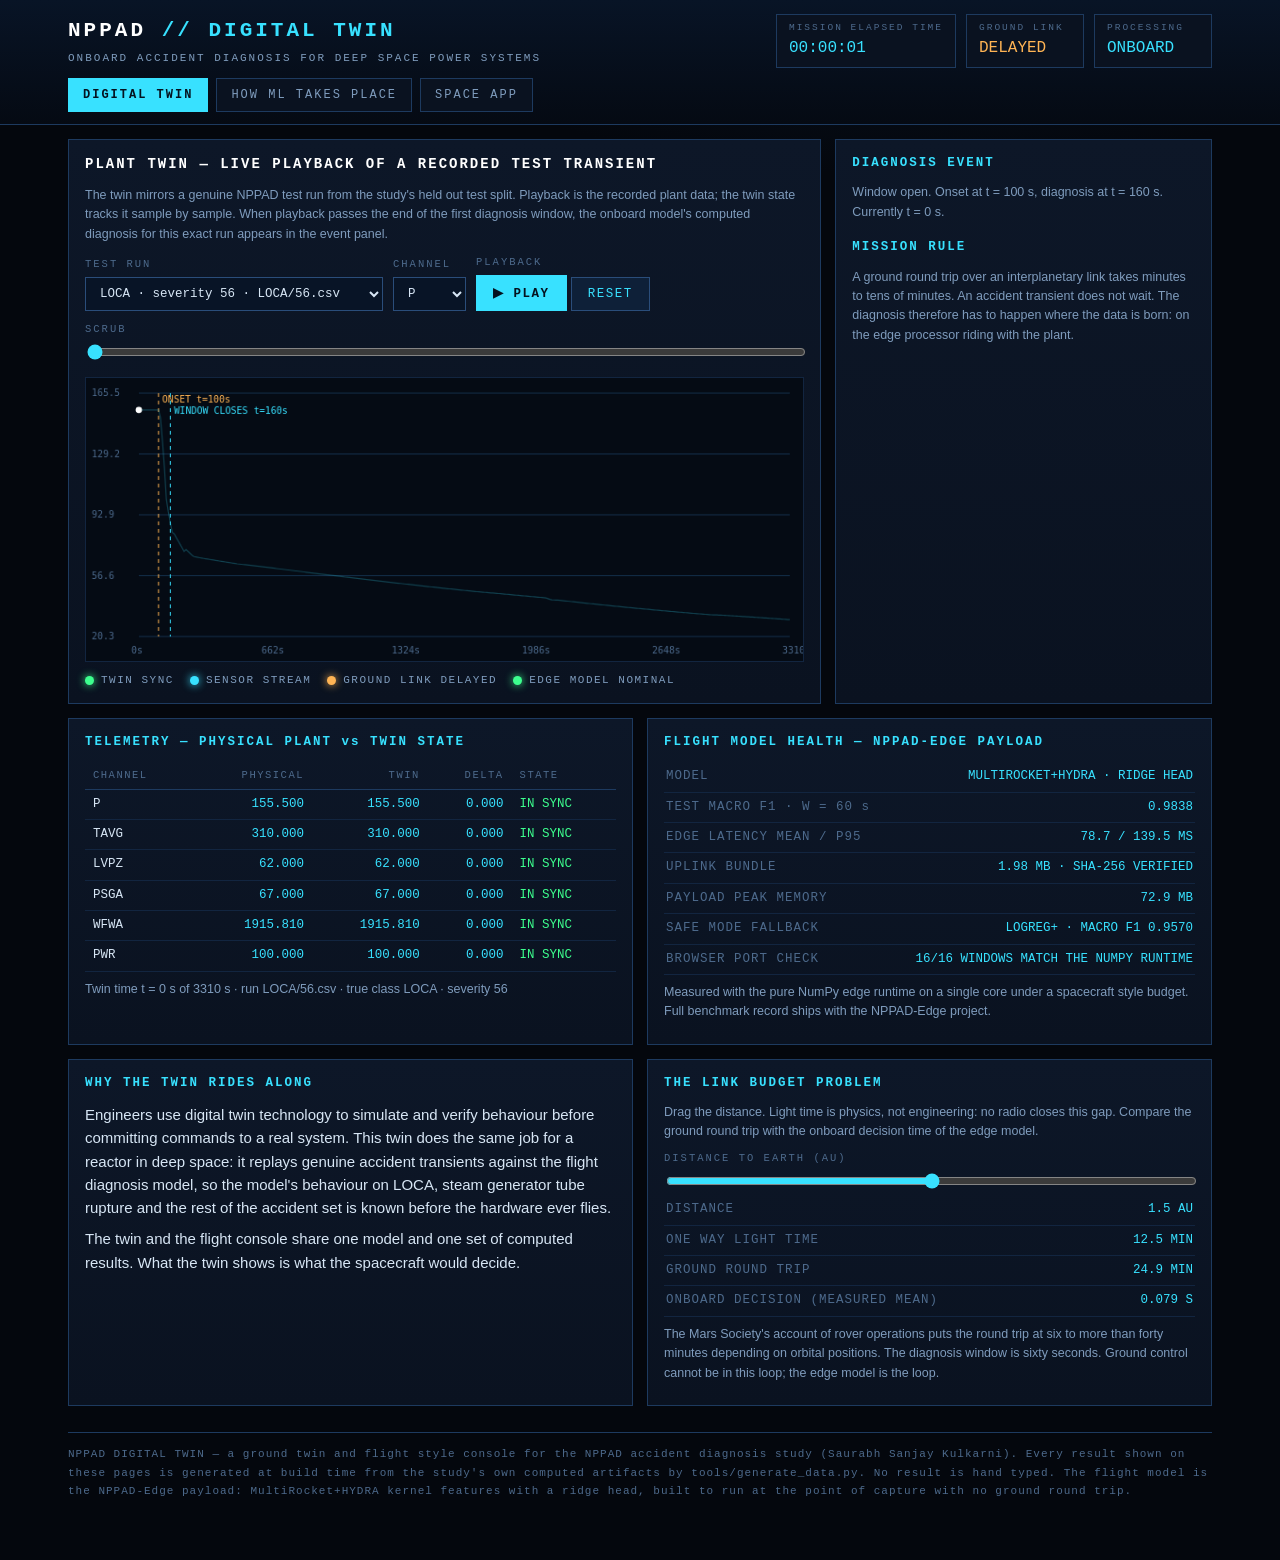
==== index.html @ 7e2d143b "NPPAD Digital Twin: twin console, ML pipeline page, space app Multi page static site, NASA mission s" ====
<!DOCTYPE html>
<html lang="en">
<head>
<meta charset="utf-8">
<meta name="viewport" content="width=device-width, initial-scale=1">
<title>NPPAD Digital Twin — Twin Console</title>
<link rel="stylesheet" href="style.css">
</head>
<body>
<header class="mission" id="hdr"></header>
<div class="wrap">

  <div class="grid g21">
    <div class="panel">
      <h2>PLANT TWIN — LIVE PLAYBACK OF A RECORDED TEST TRANSIENT</h2>
      <p class="dim small">The twin mirrors a genuine NPPAD test run from the study's held out
      test split. Playback is the recorded plant data; the twin state tracks it sample by
      sample. When playback passes the end of the first diagnosis window, the onboard
      model's computed diagnosis for this exact run appears in the event panel.</p>
      <div style="display:flex;gap:10px;flex-wrap:wrap;align-items:flex-end;margin:10px 0">
        <div><label class="lbl">TEST RUN</label><select id="runSel"></select></div>
        <div><label class="lbl">CHANNEL</label><select id="chSel"></select></div>
        <div><label class="lbl">PLAYBACK</label>
          <button id="playBtn" class="primary">▶ PLAY</button>
          <button id="resetBtn">RESET</button></div>
        <div style="flex:1;min-width:180px"><label class="lbl">SCRUB</label>
          <input type="range" id="scrub" min="0" max="100" value="0"></div>
      </div>
      <canvas class="chart" id="chart" width="760" height="300"></canvas>
      <div class="lights" style="margin-top:10px">
        <span class="light"><span class="dot"></span>TWIN SYNC</span>
        <span class="light"><span class="dot cyan"></span>SENSOR STREAM</span>
        <span class="light"><span class="dot amber"></span>GROUND LINK DELAYED</span>
        <span class="light"><span class="dot"></span>EDGE MODEL NOMINAL</span>
      </div>
    </div>

    <div class="panel">
      <h3>DIAGNOSIS EVENT</h3>
      <div id="diagBox">
        <p class="dim small">No diagnosis yet. The first window closes 60 s after onset
        (t = 160 s). The edge model decides on board, at the point of capture.
        Ground is not consulted.</p>
      </div>
      <h3 style="margin-top:16px">MISSION RULE</h3>
      <p class="small dim">A ground round trip over an interplanetary link takes minutes
      to tens of minutes. An accident transient does not wait. The diagnosis therefore
      has to happen where the data is born: on the edge processor riding with the plant.</p>
    </div>
  </div>

  <div class="grid g2">
    <div class="panel">
      <h3>TELEMETRY — PHYSICAL PLANT vs TWIN STATE</h3>
      <table class="tel"><thead><tr>
        <th>CHANNEL</th><th style="text-align:right">PHYSICAL</th>
        <th style="text-align:right">TWIN</th><th style="text-align:right">DELTA</th><th>STATE</th>
      </tr></thead><tbody id="telBody"></tbody></table>
      <p class="dim small" id="telTime"></p>
    </div>

    <div class="panel">
      <h3>FLIGHT MODEL HEALTH — NPPAD-EDGE PAYLOAD</h3>
      <div id="health"></div>
      <p class="dim small">Measured with the pure NumPy edge runtime on a single core
      under a spacecraft style budget. Full benchmark record ships with the
      NPPAD-Edge project.</p>
    </div>
  </div>

  <div class="grid g2">
    <div class="panel">
      <h3>WHY THE TWIN RIDES ALONG</h3>
      <p>Engineers use digital twin technology to simulate and verify behaviour before
      committing commands to a real system. This twin does the same job for a reactor
      in deep space: it replays genuine accident transients against the flight
      diagnosis model, so the model's behaviour on LOCA, steam generator tube rupture
      and the rest of the accident set is known before the hardware ever flies.</p>
      <p>The twin and the flight console share one model and one set of computed
      results. What the twin shows is what the spacecraft would decide.</p>
    </div>
    <div class="panel">
      <h3>THE LINK BUDGET PROBLEM</h3>
      <p class="small dim">Drag the distance. Light time is physics, not engineering:
      no radio closes this gap. Compare the ground round trip with the onboard
      decision time of the edge model.</p>
      <label class="lbl">DISTANCE TO EARTH (AU)</label>
      <input type="range" id="au" min="0.4" max="2.6" step="0.1" value="1.5">
      <div id="linkOut"></div>
    </div>
  </div>

  <footer id="ftr"></footer>
</div>
<script src="js/common.js"></script>
<script src="js/twin.js"></script>
</body>
</html>
---- style.css ----
:root{
  --bg:#04070d; --bg2:#070d18; --panel:#0a1220; --panel2:#0d1728;
  --line:#1d3a5f; --line2:#2a4d7a;
  --ink:#d7e6f5; --dim:#7f9cbd; --faint:#4d6a8c;
  --cyan:#38e1ff; --amber:#ffb454; --green:#3dff8e; --red:#ff5470;
  --mono:"Consolas","SF Mono","Menlo",monospace;
  --sans:"Segoe UI","Helvetica Neue",Arial,sans-serif;
}
*{box-sizing:border-box}
html,body{margin:0;padding:0}
body{background:radial-gradient(1200px 600px at 70% -10%,#0a1a30 0%,var(--bg) 55%);
  color:var(--ink);font-family:var(--sans);font-size:15px;line-height:1.55}
a{color:var(--cyan);text-decoration:none}
a:hover{text-decoration:underline}
.wrap{max-width:1180px;margin:0 auto;padding:0 18px 60px}

/* header */
header.mission{border-bottom:1px solid var(--line);background:linear-gradient(180deg,#081426,#050a13)}
.hbar{max-width:1180px;margin:0 auto;padding:14px 18px 10px;display:flex;flex-wrap:wrap;gap:14px;align-items:flex-end;justify-content:space-between}
.brand h1{font-family:var(--mono);font-size:21px;letter-spacing:3px;margin:0;color:#fff}
.brand h1 .thin{color:var(--cyan)}
.brand .sub{font-family:var(--mono);font-size:11px;letter-spacing:2px;color:var(--dim);margin-top:3px}
.hud{display:flex;gap:10px;flex-wrap:wrap}
.hudbox{border:1px solid var(--line);background:var(--panel);padding:6px 12px;min-width:118px}
.hudbox .k{font-family:var(--mono);font-size:9.5px;letter-spacing:2px;color:var(--faint)}
.hudbox .v{font-family:var(--mono);font-size:16px;color:var(--cyan)}
nav.main{max-width:1180px;margin:0 auto;padding:0 18px 12px;display:flex;gap:8px;flex-wrap:wrap}
nav.main a{font-family:var(--mono);font-size:12px;letter-spacing:2px;color:var(--dim);
  border:1px solid var(--line);padding:7px 14px;background:var(--panel)}
nav.main a:hover{color:var(--ink);text-decoration:none;border-color:var(--line2)}
nav.main a.on{color:#04121f;background:var(--cyan);border-color:var(--cyan);font-weight:700}

/* panels */
.grid{display:grid;gap:14px;margin-top:14px}
.g2{grid-template-columns:1fr 1fr}
.g3{grid-template-columns:1fr 1fr 1fr}
.g21{grid-template-columns:2fr 1fr}
.g12{grid-template-columns:1fr 2fr}
@media(max-width:900px){.g2,.g3,.g21,.g12{grid-template-columns:1fr}}
.panel{border:1px solid var(--line);background:linear-gradient(180deg,var(--panel2),var(--panel));padding:14px 16px}
.panel h2,.panel h3{font-family:var(--mono);letter-spacing:2px;margin:0 0 10px;color:#fff}
.panel h2{font-size:14px}
.panel h3{font-size:12.5px;color:var(--cyan)}
.panel p{margin:8px 0;color:var(--ink)}
.panel p.dim,.dim{color:var(--dim)}
.small{font-size:12.5px}
.tag{display:inline-block;font-family:var(--mono);font-size:10px;letter-spacing:1.5px;
  border:1px solid var(--line2);color:var(--cyan);padding:2px 8px;margin:0 6px 6px 0}
.tag.amber{color:var(--amber);border-color:#6b4d1f}
.tag.green{color:var(--green);border-color:#1f6b41}
.tag.red{color:var(--red);border-color:#6b1f31}

/* status lights + telemetry */
.lights{display:flex;gap:16px;flex-wrap:wrap;font-family:var(--mono);font-size:11px;letter-spacing:1.5px;color:var(--dim)}
.light{display:flex;align-items:center;gap:7px}
.dot{width:9px;height:9px;border-radius:50%;background:var(--green);box-shadow:0 0 8px var(--green)}
.dot.amber{background:var(--amber);box-shadow:0 0 8px var(--amber)}
.dot.red{background:var(--red);box-shadow:0 0 8px var(--red)}
.dot.cyan{background:var(--cyan);box-shadow:0 0 8px var(--cyan)}
table.tel{width:100%;border-collapse:collapse;font-family:var(--mono);font-size:12.5px}
table.tel th{ text-align:left;color:var(--faint);font-weight:400;letter-spacing:1.5px;font-size:10.5px;
  border-bottom:1px solid var(--line);padding:5px 8px}
table.tel td{border-bottom:1px solid #122540;padding:5px 8px;color:var(--ink)}
table.tel td.num{text-align:right;color:var(--cyan)}
table.tel td.ok{color:var(--green)}
table.tel td.bad{color:var(--red)}
.big{font-family:var(--mono);font-size:30px;color:#fff;letter-spacing:1px}
.big small{font-size:13px;color:var(--dim)}
.kv{display:flex;justify-content:space-between;font-family:var(--mono);font-size:12.5px;
  border-bottom:1px solid #122540;padding:5px 2px}
.kv .k{color:var(--faint);letter-spacing:1px}
.kv .v{color:var(--cyan)}

/* controls */
button,.btn{font-family:var(--mono);letter-spacing:1.5px;font-size:12.5px;cursor:pointer;
  background:#0e2038;color:var(--cyan);border:1px solid var(--line2);padding:9px 16px}
button:hover,.btn:hover{background:#14304f}
button.primary{background:var(--cyan);color:#04121f;font-weight:700;border-color:var(--cyan)}
button.primary:hover{background:#7deeff}
button.warn{color:var(--amber);border-color:#6b4d1f}
select,input[type=text]{background:#081426;color:var(--ink);border:1px solid var(--line2);
  font-family:var(--mono);font-size:12.5px;padding:8px 10px;max-width:100%}
label.lbl{font-family:var(--mono);font-size:10.5px;letter-spacing:2px;color:var(--faint);display:block;margin:0 0 5px}
input[type=range]{width:100%;accent-color:var(--cyan)}
canvas.chart{width:100%;display:block;background:#050b14;border:1px solid #122540}
.bar{height:12px;background:#0a1a2e;border:1px solid var(--line);position:relative}
.bar>i{position:absolute;left:0;top:0;bottom:0;background:linear-gradient(90deg,#177e9c,var(--cyan))}
.bar.amber>i{background:linear-gradient(90deg,#9c6a17,var(--amber))}

/* pipeline */
.pipe{display:grid;grid-template-columns:repeat(6,1fr);gap:8px}
@media(max-width:900px){.pipe{grid-template-columns:repeat(2,1fr)}}
.step{border:1px solid var(--line2);background:var(--panel);padding:10px;position:relative}
.step .n{font-family:var(--mono);font-size:10px;color:var(--amber);letter-spacing:2px}
.step .t{font-family:var(--mono);font-size:12.5px;color:#fff;letter-spacing:1px;margin:4px 0}
.step .d{font-size:12px;color:var(--dim);line-height:1.45}
.step::after{content:"▸";position:absolute;right:-9px;top:38%;color:var(--cyan);z-index:2}
.step:last-child::after{content:""}

footer{border-top:1px solid var(--line);margin-top:26px;padding-top:12px;
  font-family:var(--mono);font-size:11px;color:var(--faint);letter-spacing:1px;line-height:1.7}
.note{border-left:3px solid var(--amber);background:#131007;padding:10px 14px;font-size:13px;color:var(--ink)}
.note.blue{border-left-color:var(--cyan);background:#071520}
ul.tight{margin:6px 0;padding-left:18px}
ul.tight li{margin:4px 0}
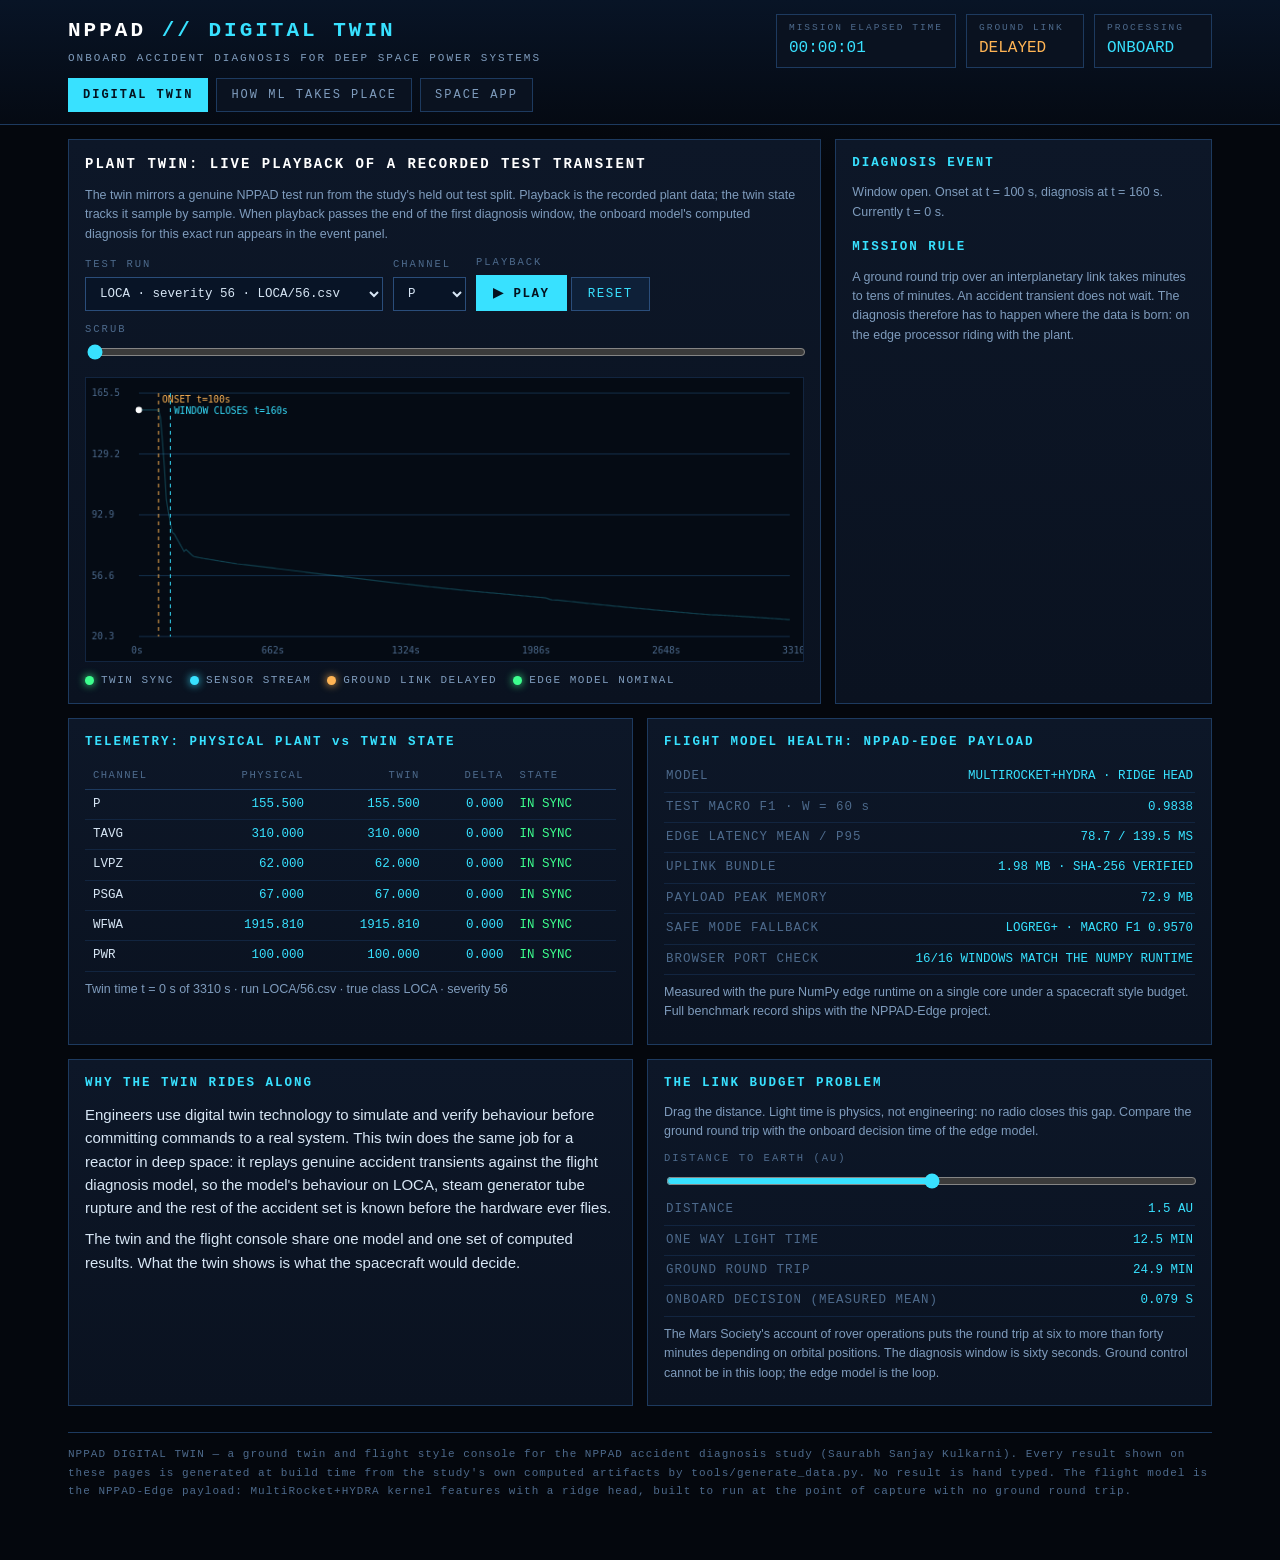
==== commit 1f460edf: "Refresh NPPAD digital twin: index.html (latest study state, Nov 2 2026)" ====
--- a/index.html
+++ b/index.html
@@ -3,7 +3,7 @@
 <head>
 <meta charset="utf-8">
 <meta name="viewport" content="width=device-width, initial-scale=1">
-<title>NPPAD Digital Twin — Twin Console</title>
+<title>NPPAD Digital Twin: Twin Console</title>
 <link rel="stylesheet" href="style.css">
 </head>
 <body>
@@ -12,7 +12,7 @@
 
   <div class="grid g21">
     <div class="panel">
-      <h2>PLANT TWIN — LIVE PLAYBACK OF A RECORDED TEST TRANSIENT</h2>
+      <h2>PLANT TWIN: LIVE PLAYBACK OF A RECORDED TEST TRANSIENT</h2>
       <p class="dim small">The twin mirrors a genuine NPPAD test run from the study's held out
       test split. Playback is the recorded plant data; the twin state tracks it sample by
       sample. When playback passes the end of the first diagnosis window, the onboard
@@ -51,7 +51,7 @@
 
   <div class="grid g2">
     <div class="panel">
-      <h3>TELEMETRY — PHYSICAL PLANT vs TWIN STATE</h3>
+      <h3>TELEMETRY: PHYSICAL PLANT vs TWIN STATE</h3>
       <table class="tel"><thead><tr>
         <th>CHANNEL</th><th style="text-align:right">PHYSICAL</th>
         <th style="text-align:right">TWIN</th><th style="text-align:right">DELTA</th><th>STATE</th>
@@ -60,7 +60,7 @@
     </div>
 
     <div class="panel">
-      <h3>FLIGHT MODEL HEALTH — NPPAD-EDGE PAYLOAD</h3>
+      <h3>FLIGHT MODEL HEALTH: NPPAD-EDGE PAYLOAD</h3>
       <div id="health"></div>
       <p class="dim small">Measured with the pure NumPy edge runtime on a single core
       under a spacecraft style budget. Full benchmark record ships with the
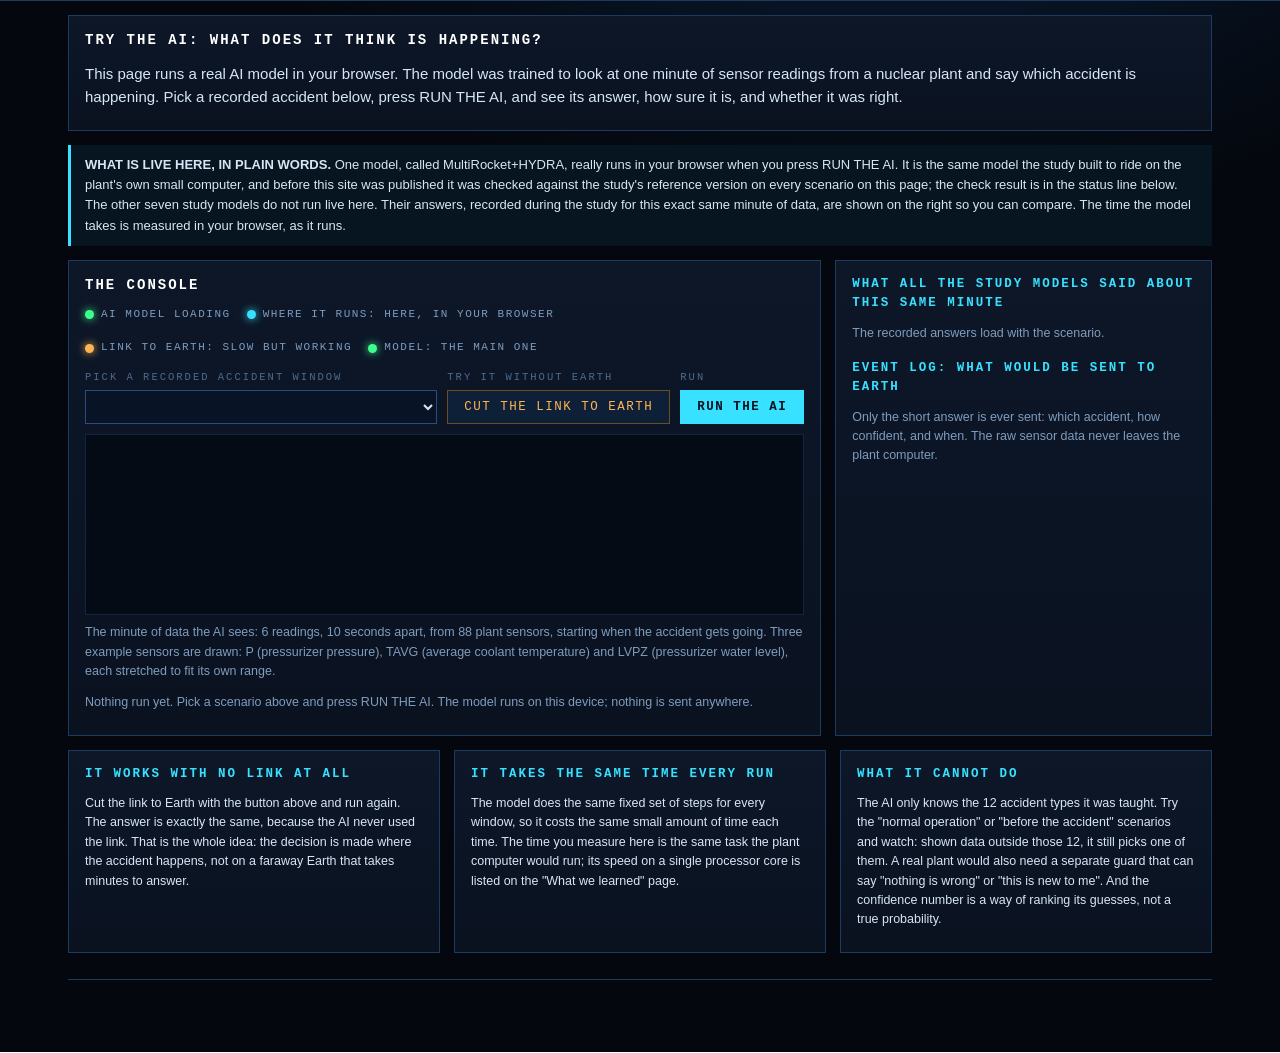
==== commit ed0ec235: "nppad-dt: update index.html" ====
--- a/index.html
+++ b/index.html
@@ -3,96 +3,96 @@
 <head>
 <meta charset="utf-8">
 <meta name="viewport" content="width=device-width, initial-scale=1">
-<title>NPPAD Digital Twin: Twin Console</title>
+<title>NPPAD Digital Twin: Try the AI</title>
 <link rel="stylesheet" href="style.css">
 </head>
 <body>
 <header class="mission" id="hdr"></header>
 <div class="wrap">
 
+  <div class="panel" style="margin-top:14px">
+    <h2>TRY THE AI: WHAT DOES IT THINK IS HAPPENING?</h2>
+    <p>This page runs a real AI model in your browser. The model was trained to look
+    at one minute of sensor readings from a nuclear plant and say which accident is
+    happening. Pick a recorded accident below, press RUN THE AI, and see its answer,
+    how sure it is, and whether it was right.</p>
+  </div>
+
+  <div class="note blue" style="margin-top:14px">
+    <b>WHAT IS LIVE HERE, IN PLAIN WORDS.</b> One model, called MultiRocket+HYDRA,
+    really runs in your browser when you press RUN THE AI. It is the same model the
+    study built to ride on the plant's own small computer, and before this site was
+    published it was checked against the study's reference version on every scenario
+    on this page; the check result is in the status line below. The other seven
+    study models do not run live here. Their answers, recorded during the study for
+    this exact same minute of data, are shown on the right so you can compare. The
+    time the model takes is measured in your browser, as it runs.
+  </div>
+
   <div class="grid g21">
     <div class="panel">
-      <h2>PLANT TWIN: LIVE PLAYBACK OF A RECORDED TEST TRANSIENT</h2>
-      <p class="dim small">The twin mirrors a genuine NPPAD test run from the study's held out
-      test split. Playback is the recorded plant data; the twin state tracks it sample by
-      sample. When playback passes the end of the first diagnosis window, the onboard
-      model's computed diagnosis for this exact run appears in the event panel.</p>
-      <div style="display:flex;gap:10px;flex-wrap:wrap;align-items:flex-end;margin:10px 0">
-        <div><label class="lbl">TEST RUN</label><select id="runSel"></select></div>
-        <div><label class="lbl">CHANNEL</label><select id="chSel"></select></div>
-        <div><label class="lbl">PLAYBACK</label>
-          <button id="playBtn" class="primary">▶ PLAY</button>
-          <button id="resetBtn">RESET</button></div>
-        <div style="flex:1;min-width:180px"><label class="lbl">SCRUB</label>
-          <input type="range" id="scrub" min="0" max="100" value="0"></div>
+      <h2>THE CONSOLE</h2>
+      <div class="lights" style="margin-bottom:12px">
+        <span class="light"><span class="dot" id="dotModel"></span><span id="modelState">AI MODEL LOADING</span></span>
+        <span class="light"><span class="dot cyan"></span>WHERE IT RUNS: HERE, IN YOUR BROWSER</span>
+        <span class="light"><span class="dot amber" id="dotLink"></span><span id="linkState">LINK TO EARTH: SLOW BUT WORKING</span></span>
+        <span class="light"><span class="dot"></span>MODEL: THE MAIN ONE</span>
       </div>
-      <canvas class="chart" id="chart" width="760" height="300"></canvas>
-      <div class="lights" style="margin-top:10px">
-        <span class="light"><span class="dot"></span>TWIN SYNC</span>
-        <span class="light"><span class="dot cyan"></span>SENSOR STREAM</span>
-        <span class="light"><span class="dot amber"></span>GROUND LINK DELAYED</span>
-        <span class="light"><span class="dot"></span>EDGE MODEL NOMINAL</span>
+      <div style="display:flex;gap:10px;flex-wrap:wrap;align-items:flex-end">
+        <div style="flex:1;min-width:260px"><label class="lbl">PICK A RECORDED ACCIDENT WINDOW</label>
+          <select id="scenSel" style="width:100%"></select></div>
+        <div><label class="lbl">TRY IT WITHOUT EARTH</label>
+          <button id="linkBtn" class="warn">CUT THE LINK TO EARTH</button></div>
+        <div><label class="lbl">RUN</label>
+          <button id="runBtn" class="primary" disabled>RUN THE AI</button></div>
+      </div>
+      <p class="dim small" id="scenMeta" style="margin-top:10px"></p>
+      <canvas class="chart" id="winChart" width="760" height="190"></canvas>
+      <p class="dim small">The minute of data the AI sees: 6 readings, 10 seconds
+      apart, from 88 plant sensors, starting when the accident gets going. Three
+      example sensors are drawn: P (pressurizer pressure), TAVG (average coolant
+      temperature) and LVPZ (pressurizer water level), each stretched to fit its
+      own range.</p>
+      <div id="resultBox" style="margin-top:12px">
+        <p class="dim small">Nothing run yet. Pick a scenario above and press
+        RUN THE AI. The model runs on this device; nothing is sent anywhere.</p>
       </div>
     </div>
 
     <div class="panel">
-      <h3>DIAGNOSIS EVENT</h3>
-      <div id="diagBox">
-        <p class="dim small">No diagnosis yet. The first window closes 60 s after onset
-        (t = 160 s). The edge model decides on board, at the point of capture.
-        Ground is not consulted.</p>
-      </div>
-      <h3 style="margin-top:16px">MISSION RULE</h3>
-      <p class="small dim">A ground round trip over an interplanetary link takes minutes
-      to tens of minutes. An accident transient does not wait. The diagnosis therefore
-      has to happen where the data is born: on the edge processor riding with the plant.</p>
+      <h3>WHAT ALL THE STUDY MODELS SAID ABOUT THIS SAME MINUTE</h3>
+      <div id="studyBox"><p class="dim small">The recorded answers load with the scenario.</p></div>
+      <h3 style="margin-top:16px">EVENT LOG: WHAT WOULD BE SENT TO EARTH</h3>
+      <p class="dim small">Only the short answer is ever sent: which accident, how
+      confident, and when. The raw sensor data never leaves the plant computer.</p>
+      <div id="eventLog" style="font-family:var(--mono);font-size:11.5px;color:var(--dim);max-height:220px;overflow:auto"></div>
     </div>
   </div>
 
-  <div class="grid g2">
-    <div class="panel">
-      <h3>TELEMETRY: PHYSICAL PLANT vs TWIN STATE</h3>
-      <table class="tel"><thead><tr>
-        <th>CHANNEL</th><th style="text-align:right">PHYSICAL</th>
-        <th style="text-align:right">TWIN</th><th style="text-align:right">DELTA</th><th>STATE</th>
-      </tr></thead><tbody id="telBody"></tbody></table>
-      <p class="dim small" id="telTime"></p>
-    </div>
-
-    <div class="panel">
-      <h3>FLIGHT MODEL HEALTH: NPPAD-EDGE PAYLOAD</h3>
-      <div id="health"></div>
-      <p class="dim small">Measured with the pure NumPy edge runtime on a single core
-      under a spacecraft style budget. Full benchmark record ships with the
-      NPPAD-Edge project.</p>
-    </div>
-  </div>
-
-  <div class="grid g2">
-    <div class="panel">
-      <h3>WHY THE TWIN RIDES ALONG</h3>
-      <p>Engineers use digital twin technology to simulate and verify behaviour before
-      committing commands to a real system. This twin does the same job for a reactor
-      in deep space: it replays genuine accident transients against the flight
-      diagnosis model, so the model's behaviour on LOCA, steam generator tube rupture
-      and the rest of the accident set is known before the hardware ever flies.</p>
-      <p>The twin and the flight console share one model and one set of computed
-      results. What the twin shows is what the spacecraft would decide.</p>
-    </div>
-    <div class="panel">
-      <h3>THE LINK BUDGET PROBLEM</h3>
-      <p class="small dim">Drag the distance. Light time is physics, not engineering:
-      no radio closes this gap. Compare the ground round trip with the onboard
-      decision time of the edge model.</p>
-      <label class="lbl">DISTANCE TO EARTH (AU)</label>
-      <input type="range" id="au" min="0.4" max="2.6" step="0.1" value="1.5">
-      <div id="linkOut"></div>
-    </div>
+  <div class="grid g3">
+    <div class="panel"><h3>IT WORKS WITH NO LINK AT ALL</h3>
+      <p class="small">Cut the link to Earth with the button above and run again.
+      The answer is exactly the same, because the AI never used the link. That is
+      the whole idea: the decision is made where the accident happens, not on a
+      faraway Earth that takes minutes to answer.</p></div>
+    <div class="panel"><h3>IT TAKES THE SAME TIME EVERY RUN</h3>
+      <p class="small">The model does the same fixed set of steps for every window,
+      so it costs the same small amount of time each time. The time you measure
+      here is the same task the plant computer would run; its speed on a single
+      processor core is listed on the "What we learned" page.</p></div>
+    <div class="panel"><h3>WHAT IT CANNOT DO</h3>
+      <p class="small">The AI only knows the 12 accident types it was taught. Try
+      the "normal operation" or "before the accident" scenarios and watch: shown
+      data outside those 12, it still picks one of them. A real plant would also
+      need a separate guard that can say "nothing is wrong" or "this is new to
+      me". And the confidence number is a way of ranking its guesses, not a true
+      probability.</p></div>
   </div>
 
   <footer id="ftr"></footer>
 </div>
 <script src="js/common.js"></script>
-<script src="js/twin.js"></script>
+<script src="js/edge.js"></script>
+<script src="js/try.js"></script>
 </body>
 </html>
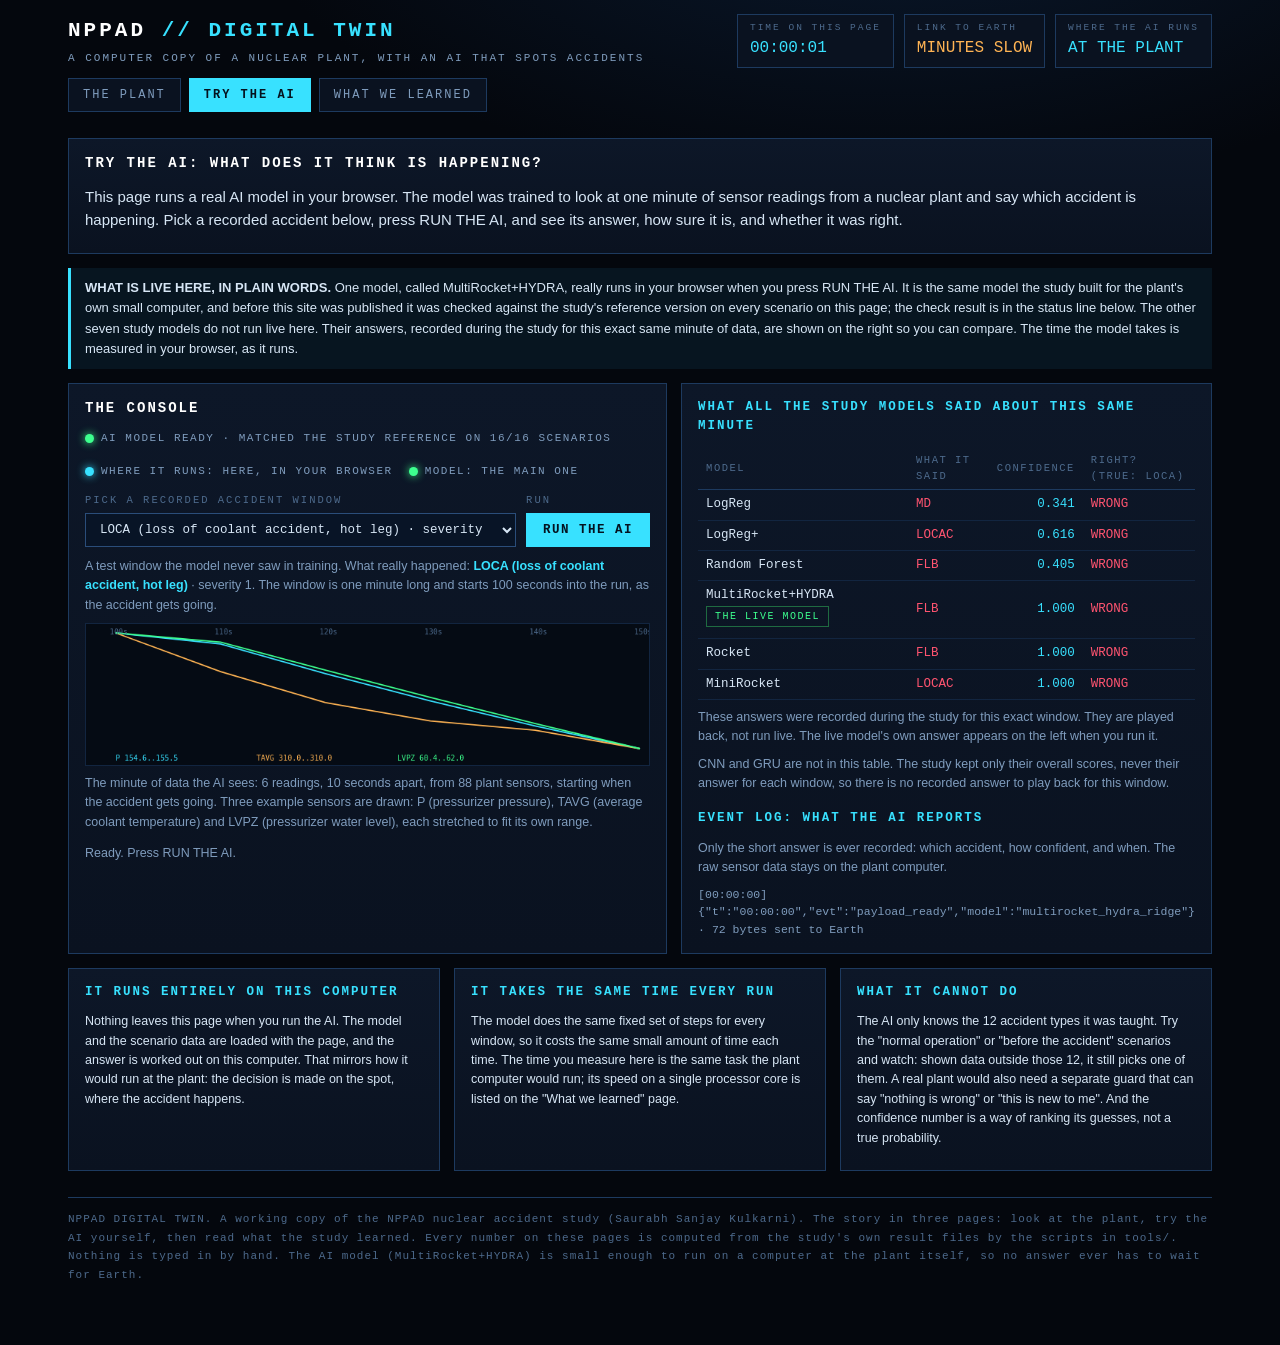
==== commit 0b0bde76: "nppad-dt: update index.html" ====
--- a/index.html
+++ b/index.html
@@ -7,7 +7,7 @@
 <link rel="stylesheet" href="style.css">
 </head>
 <body>
-<header class="mission" id="hdr"></header>
+<header class="topbar" id="hdr"></header>
 <div class="wrap">
 
   <div class="panel" style="margin-top:14px">
@@ -21,7 +21,7 @@
   <div class="note blue" style="margin-top:14px">
     <b>WHAT IS LIVE HERE, IN PLAIN WORDS.</b> One model, called MultiRocket+HYDRA,
     really runs in your browser when you press RUN THE AI. It is the same model the
-    study built to ride on the plant's own small computer, and before this site was
+    study built for the plant's own small computer, and before this site was
     published it was checked against the study's reference version on every scenario
     on this page; the check result is in the status line below. The other seven
     study models do not run live here. Their answers, recorded during the study for
@@ -35,14 +35,11 @@
       <div class="lights" style="margin-bottom:12px">
         <span class="light"><span class="dot" id="dotModel"></span><span id="modelState">AI MODEL LOADING</span></span>
         <span class="light"><span class="dot cyan"></span>WHERE IT RUNS: HERE, IN YOUR BROWSER</span>
-        <span class="light"><span class="dot amber" id="dotLink"></span><span id="linkState">LINK TO EARTH: SLOW BUT WORKING</span></span>
         <span class="light"><span class="dot"></span>MODEL: THE MAIN ONE</span>
       </div>
       <div style="display:flex;gap:10px;flex-wrap:wrap;align-items:flex-end">
         <div style="flex:1;min-width:260px"><label class="lbl">PICK A RECORDED ACCIDENT WINDOW</label>
           <select id="scenSel" style="width:100%"></select></div>
-        <div><label class="lbl">TRY IT WITHOUT EARTH</label>
-          <button id="linkBtn" class="warn">CUT THE LINK TO EARTH</button></div>
         <div><label class="lbl">RUN</label>
           <button id="runBtn" class="primary" disabled>RUN THE AI</button></div>
       </div>
@@ -62,19 +59,19 @@
     <div class="panel">
       <h3>WHAT ALL THE STUDY MODELS SAID ABOUT THIS SAME MINUTE</h3>
       <div id="studyBox"><p class="dim small">The recorded answers load with the scenario.</p></div>
-      <h3 style="margin-top:16px">EVENT LOG: WHAT WOULD BE SENT TO EARTH</h3>
-      <p class="dim small">Only the short answer is ever sent: which accident, how
-      confident, and when. The raw sensor data never leaves the plant computer.</p>
+      <h3 style="margin-top:16px">EVENT LOG: WHAT THE AI REPORTS</h3>
+      <p class="dim small">Only the short answer is ever recorded: which accident,
+      how confident, and when. The raw sensor data stays on the plant computer.</p>
       <div id="eventLog" style="font-family:var(--mono);font-size:11.5px;color:var(--dim);max-height:220px;overflow:auto"></div>
     </div>
   </div>
 
   <div class="grid g3">
-    <div class="panel"><h3>IT WORKS WITH NO LINK AT ALL</h3>
-      <p class="small">Cut the link to Earth with the button above and run again.
-      The answer is exactly the same, because the AI never used the link. That is
-      the whole idea: the decision is made where the accident happens, not on a
-      faraway Earth that takes minutes to answer.</p></div>
+    <div class="panel"><h3>IT RUNS ENTIRELY ON THIS COMPUTER</h3>
+      <p class="small">Nothing leaves this page when you run the AI. The model and
+      the scenario data are loaded with the page, and the answer is worked out on
+      this computer. That mirrors how it would run at the plant: the decision is
+      made on the spot, where the accident happens.</p></div>
     <div class="panel"><h3>IT TAKES THE SAME TIME EVERY RUN</h3>
       <p class="small">The model does the same fixed set of steps for every window,
       so it costs the same small amount of time each time. The time you measure
